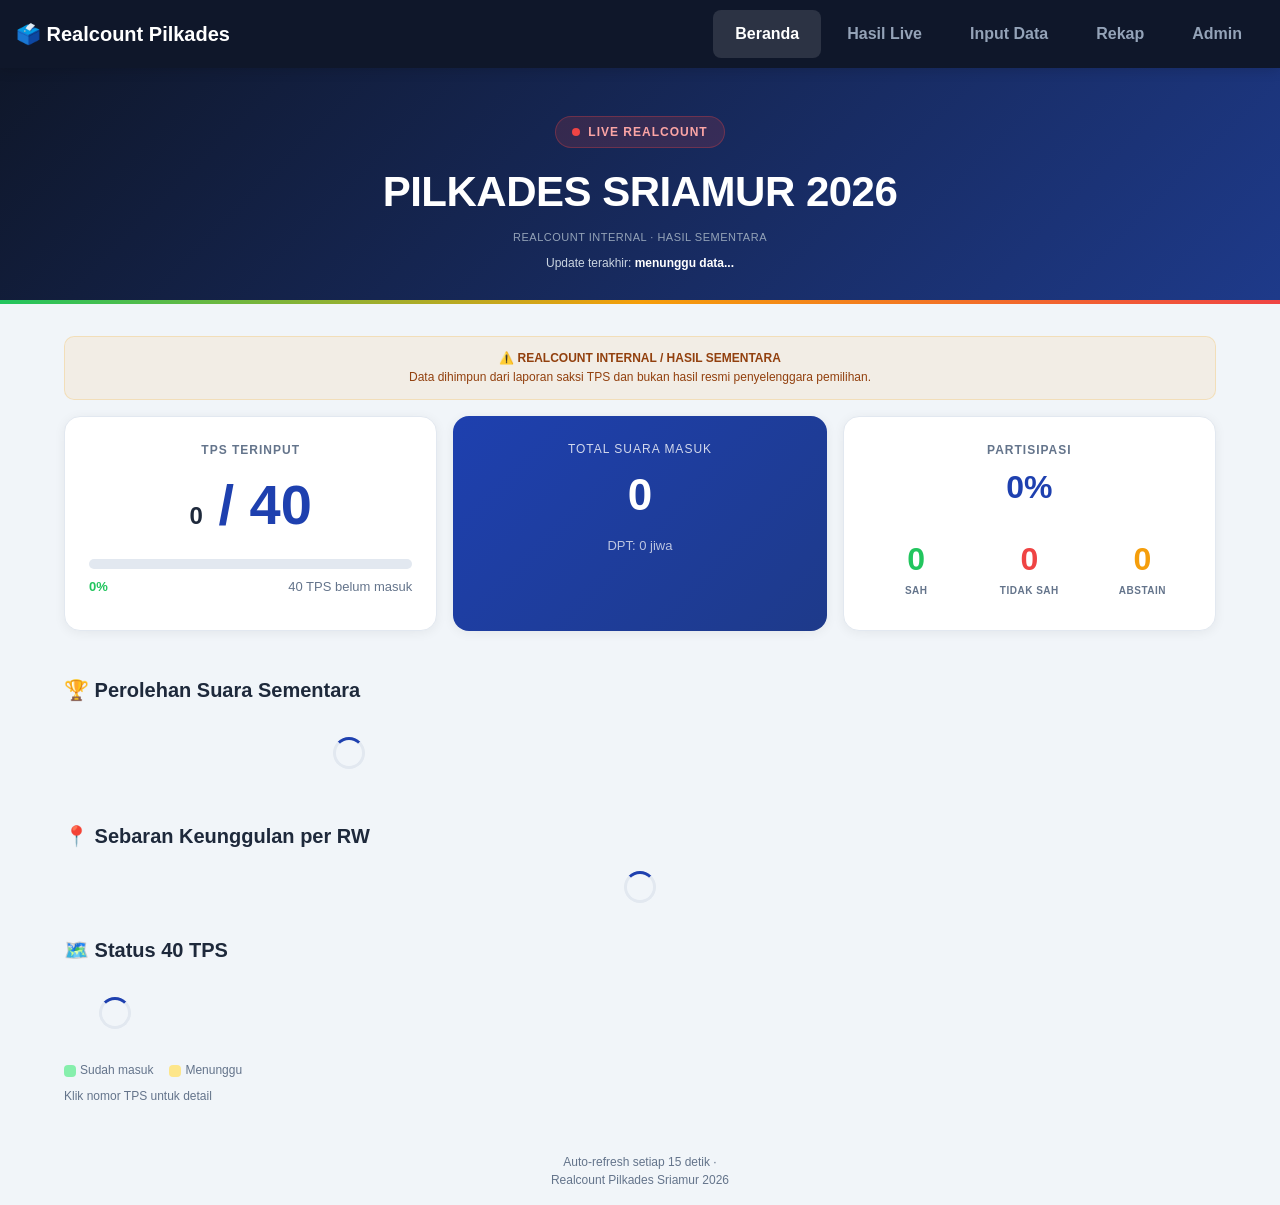
==== index.html @ 7bebb109 "Multi-column dashboard grid for wide monitors: top cards side-by-side, candidate cards in 2 columns" ====
<!DOCTYPE html>
<html lang="id">
<head>
  <meta charset="UTF-8">
  <meta name="viewport" content="width=device-width, initial-scale=1.0">
  <title>Realcount Pilkades Sriamur 2026</title>
  <link rel="stylesheet" href="src/styles/main.css?v=8">
</head>
<body>

<nav class="navbar">
  <a class="navbar-brand" href="index.html">🗳️ Realcount Pilkades</a>
  <div class="nav-links">
    <a href="index.html" class="active">Beranda</a>
    <a href="hasil.html">Hasil Live</a>
    <a href="input.html">Input Data</a>
    <a href="rekap.html">Rekap</a>
    <a href="admin.html">Admin</a>
  </div>
</nav>

<header class="cmd-header">
  <div class="live-badge"><span class="live-dot"></span> LIVE REALCOUNT</div>
  <h1 id="hero-judul">PILKADES SRIAMUR 2026</h1>
  <div class="cmd-disclaimer" id="hero-subjudul">REALCOUNT INTERNAL · HASIL SEMENTARA</div>
  <div class="cmd-update">Update terakhir: <span id="last-update">menunggu data...</span></div>
</header>

<div class="section">
  <div class="disclaimer-banner">
    <strong>⚠️ REALCOUNT INTERNAL / HASIL SEMENTARA</strong><br>
    Data dihimpun dari laporan saksi TPS dan bukan hasil resmi penyelenggara pemilihan.
  </div>

  <!-- DASHBOARD TOP ROW -->
  <div class="dashboard-top">
    <div class="card tps-card">
      <div class="label">TPS TERINPUT</div>
      <div class="big"><span id="tps-sudah">0</span> / 40</div>
      <div class="progress-bar"><div class="progress-fill" id="tps-progress-fill"></div></div>
      <div class="progress-info">
        <span class="pct" id="tps-pct">0%</span>
        <span id="tps-belum-text">40 TPS belum masuk</span>
      </div>
    </div>
    <div class="card total-card">
      <div class="label">TOTAL SUARA MASUK</div>
      <div class="big" id="total-masuk">0</div>
      <div style="font-size:13px;opacity:.7;margin-top:8px;" id="dpt-text">DPT: 0 jiwa</div>
    </div>
    <div class="card" style="text-align:center;">
      <div class="label" style="font-size:12px;font-weight:700;color:var(--muted);text-transform:uppercase;letter-spacing:1px;">PARTISIPASI</div>
      <div style="font-size:32px;font-weight:800;color:var(--primary);margin:4px 0;" id="s-partisipasi">0%</div>
      <div class="stat-row" style="margin-top:12px;margin-bottom:0;">
        <div class="stat-box green" style="border:none;padding:8px 4px;box-shadow:none;"><div class="stat-num" id="s-sah">0</div><div class="stat-label">Sah</div></div>
        <div class="stat-box red" style="border:none;padding:8px 4px;box-shadow:none;"><div class="stat-num" id="s-tidak">0</div><div class="stat-label">Tidak Sah</div></div>
        <div class="stat-box gold" style="border:none;padding:8px 4px;box-shadow:none;"><div class="stat-num" id="s-abstain">0</div><div class="stat-label">Abstain</div></div>
      </div>
    </div>
  </div>

  <!-- CANDIDATE RESULTS -->
  <div class="section-title">🏆 Perolehan Suara Sementara</div>
  <div class="candidate-grid" id="hasil-list"><div class="spinner"></div></div>

  <!-- PETA KEMENANGAN -->
  <div class="section-title">📍 Sebaran Keunggulan per RW</div>
  <div id="rw-map"><div class="spinner"></div></div>

  <!-- TPS STATUS GRID -->
  <div class="section-title">🗺️ Status 40 TPS</div>
  <div class="tps-status-grid" id="tps-grid"><div class="spinner"></div></div>
  <div class="tps-legend">
    <span><span class="dot green"></span>Sudah masuk</span>
    <span><span class="dot yellow"></span>Menunggu</span>
  </div>
  <div style="font-size:12px;color:var(--muted);margin-top:8px;">Klik nomor TPS untuk detail</div>
</div>

<!-- TPS MODAL -->
<div class="modal-overlay" id="tps-modal" onclick="closeModal()">
  <div class="modal-card" onclick="event.stopPropagation()">
    <div class="modal-header">
      <h3>TPS <span id="modal-tps-num"></span></h3>
      <button class="modal-close" onclick="closeModal()">✕</button>
    </div>
    <div id="modal-content"></div>
  </div>
</div>

<div class="update-footer">
  Auto-refresh setiap 15 detik · <span id="auto-update-time"></span><br>
  Realcount Pilkades Sriamur 2026
</div>

<script src="src/scripts/config.js?v=8"></script>
<script src="src/scripts/utils.js?v=8"></script>
<script>
  const COLORS = ['#1e40af', '#dc2626', '#16a34a', '#f59e0b'];
  let prevSuara = {};
  let isFirstLoad = true;
  let lastRekap = null;

  async function loadConfig() {
    const res = await Utils.api("get_config", {});
    if (res.ok && res.config) {
      document.getElementById("hero-judul").textContent = res.config.judul || "PILKADES SRIAMUR 2026";
      document.getElementById("hero-subjudul").textContent = res.config.subjudul || "REALCOUNT INTERNAL";
      document.title = res.config.judul || "Realcount Pilkades";
    }
  }

  async function loadRekap() {
    const res = await Utils.api("rekap", {});
    if (!res.ok) return;
    lastRekap = res.rekap;
    const r = res.rekap;

    // TPS Progress
    document.getElementById("tps-sudah").textContent = r.tps_sudah;
    const pct = r.tps_total > 0 ? Math.round((r.tps_sudah / r.tps_total) * 100) : 0;
    document.getElementById("tps-progress-fill").style.width = pct + "%";
    document.getElementById("tps-pct").textContent = pct + "%";
    document.getElementById("tps-belum-text").textContent = r.tps_belum + " TPS belum masuk";

    // Total Suara
    document.getElementById("total-masuk").textContent = Utils.formatAngka(r.total_suara_masuk);
    document.getElementById("s-sah").textContent = Utils.formatAngka(r.total_suara_sah);
    document.getElementById("s-tidak").textContent = Utils.formatAngka(r.total_suara_tidak_sah);
    document.getElementById("s-abstain").textContent = Utils.formatAngka(r.total_abstain);
    document.getElementById("s-partisipasi").textContent = r.persentase_partisipasi + "%";
    document.getElementById("dpt-text").textContent = "DPT: " + Utils.formatAngka(r.total_pemilih) + " jiwa";

    // Last update
    const updates = r.detail_tps.filter(t => t.waktu_input).map(t => new Date(t.waktu_input)).sort((a,b) => b - a);
    document.getElementById("last-update").textContent = updates.length > 0 ? Utils.formatWaktu(updates[0].toISOString()) : "menunggu data...";
    const now = new Date();
    document.getElementById("auto-update-time").textContent = Utils.formatWaktu(now.toISOString());

    // Candidate cards
    const maxSuara = Math.max(...r.calon.map(c => c.suara), 1);
    document.getElementById("hasil-list").innerHTML = r.calon.map((c, i) => {
      const pctSuara = r.total_suara_sah > 0 ? Math.round((c.suara / r.total_suara_sah) * 100) : 0;
      const isWinner = i === 0 && c.suara > 0;
      const color = COLORS[c.nomor_urut - 1] || '#888';
      const fotoHTML = c.foto
        ? `<img src="${c.foto}" class="candidate-foto" alt="${c.nama || 'Calon '+c.nomor_urut}">`
        : `<div class="candidate-foto-placeholder" style="background:${color};">${c.nomor_urut}</div>`;
      const delta = !isFirstLoad ? (c.suara - (prevSuara[c.nomor_urut] || 0)) : 0;
      const deltaHTML = delta > 0 ? `<span class="candidate-delta">▲ +${Utils.formatAngka(delta)}</span>` : '';
      return `<div class="candidate-card ${isWinner ? 'winner' : ''}">
        <div class="candidate-header">
          ${fotoHTML}
          <div class="candidate-info">
            <div class="candidate-name">${c.nama || 'Calon ' + c.nomor_urut}</div>
            <div class="candidate-rank">No. Urut ${c.nomor_urut} · Peringkat #${i + 1}</div>
            ${isWinner ? '<div class="candidate-badge">🏆 UNGGUL SEMENTARA</div>' : ''}
            ${deltaHTML}
          </div>
          <div class="candidate-votes">
            <div class="num">${Utils.formatAngka(c.suara)}</div>
            <div class="pct">${pctSuara}%</div>
          </div>
        </div>
        <div class="bar-container"><div class="bar-fill" style="width:${(c.suara / maxSuara) * 100}%;background:${color};"></div></div>
      </div>`;
    }).join("");

    // Peta Kemenangan
    renderRWMap(r);

    // TPS Status Grid
    document.getElementById("tps-grid").innerHTML = r.detail_tps.map(t => {
      const cls = t.status_input === "sudah" ? "sudah" : "belum";
      return `<div class="tps-dot ${cls}" onclick="showTPSDetail(${t.nomor_tps})">${t.nomor_tps}</div>`;
    }).join("");

    // Store previous suara for delta
    if (isFirstLoad) { isFirstLoad = false; }
    r.calon.forEach(c => { prevSuara[c.nomor_urut] = c.suara; });
  }

  function renderRWMap(r) {
    const rwEntries = Object.entries(CONFIG.RW_MAP);
    const html = rwEntries.map(([rwName, tpsList]) => {
      let calonTotals = {};
      r.calon.forEach(c => { calonTotals[c.nomor_urut] = 0; });
      let hasData = false;
      tpsList.forEach(tpsNum => {
        const tps = r.detail_tps.find(t => t.nomor_tps === tpsNum);
        if (tps && tps.status_input === "sudah") {
          hasData = true;
          r.calon.forEach(c => {
            calonTotals[c.nomor_urut] += (tps.suara_calon && tps.suara_calon[c.nomor_urut]) || 0;
          });
        }
      });
      if (!hasData) {
        return `<div class="rw-item" style="border-left-color:var(--border);">
          <div><div class="rw-name">${rwName}</div><div class="rw-no-data">menunggu data</div></div>
        </div>`;
      }
      const sorted = Object.entries(calonTotals).sort((a,b) => b[1] - a[1]);
      const winnerNum = parseInt(sorted[0][0]);
      const winner = r.calon.find(c => c.nomor_urut === winnerNum);
      const color = COLORS[winnerNum - 1] || '#888';
      return `<div class="rw-item" style="border-left-color:${color};">
        <div class="rw-dot" style="background:${color};"></div>
        <div><div class="rw-name">${rwName}</div><div class="rw-winner" style="color:${color};">${winner?.nama || 'Calon '+winnerNum}</div></div>
      </div>`;
    }).join("");
    document.getElementById("rw-map").innerHTML = html;
  }

  function showTPSDetail(nomor) {
    if (!lastRekap) return;
    const tps = lastRekap.detail_tps.find(t => t.nomor_tps === nomor);
    if (!tps) return;
    const calonList = lastRekap.calon;
    document.getElementById("modal-tps-num").textContent = nomor;
    let html = '';
    if (tps.status_input === "sudah") {
      html += `<div class="modal-row"><span class="label">Status</span><span class="val">✓ Terverifikasi</span></div>`;
      html += `<div class="modal-row"><span class="label">Suara Sah</span><span class="val">${Utils.formatAngka(tps.suara_sah)}</span></div>`;
      html += `<div class="modal-row"><span class="label">Tidak Sah</span><span class="val">${Utils.formatAngka(tps.suara_tidak_sah)}</span></div>`;
      html += `<div class="modal-row"><span class="label">Abstain</span><span class="val">${Utils.formatAngka(tps.suara_abstain)}</span></div>`;
      html += `<div class="modal-row"><span class="label">DPT</span><span class="val">${Utils.formatAngka(tps.jumlah_pemilih)} jiwa</span></div>`;
      html += `<div style="margin-top:16px;font-weight:800;font-size:14px;">Per Calon:</div>`;
      calonList.forEach(c => {
        const suara = (tps.suara_calon && tps.suara_calon[c.nomor_urut]) || 0;
        html += `<div class="modal-row"><span class="label">${c.nama || 'Calon '+c.nomor_urut}</span><span class="val">${Utils.formatAngka(suara)}</span></div>`;
      });
      html += `<div class="modal-row"><span class="label">Update</span><span class="val">${Utils.formatWaktu(tps.waktu_input)}</span></div>`;
    } else {
      html += `<div class="modal-row"><span class="label">Status</span><span class="val" style="color:var(--gold);">⏳ Menunggu Input</span></div>`;
      html += `<div class="modal-row"><span class="label">DPT</span><span class="val">${Utils.formatAngka(tps.jumlah_pemilih)} jiwa</span></div>`;
      html += `<div style="margin-top:16px;text-align:center;color:var(--muted);font-size:13px;">TPS ini belum diinput oleh operator.</div>`;
    }
    document.getElementById("modal-content").innerHTML = html;
    document.getElementById("tps-modal").classList.add("active");
  }

  function closeModal() { document.getElementById("tps-modal").classList.remove("active"); }

  loadConfig().then(() => loadRekap());
  setInterval(loadRekap, 15000);
</script>
</body>
</html>
---- src/styles/main.css ----
/* ===== ELECTION COMMAND CENTER — Premium CSS ===== */

:root {
  --bg: #f1f5f9;
  --card: #ffffff;
  --text: #1e293b;
  --muted: #64748b;
  --border: #e2e8f0;
  --primary: #1e40af;
  --primary-dark: #1e3a8a;
  --primary-light: #3b82f6;
  --accent: #ef4444;
  --green: #22c55e;
  --gold: #f59e0b;
  --nav-bg: #0f172a;
  --shadow: 0 2px 12px rgba(0,0,0,.06);
  --shadow-lg: 0 8px 32px rgba(0,0,0,.12);
  --radius: 16px;
  --radius-sm: 10px;
}

*, *::before, *::after { box-sizing: border-box; margin: 0; padding: 0; }
body { font-family: -apple-system, BlinkMacSystemFont, "Segoe UI", Roboto, sans-serif; background: var(--bg); color: var(--text); line-height: 1.5; -webkit-font-smoothing: antialiased; }
a { color: inherit; text-decoration: none; }

/* ===== NAVBAR ===== */
.navbar {
  position: sticky; top: 0; z-index: 100;
  background: var(--nav-bg);
  display: flex; align-items: center; justify-content: space-between;
  padding: 0 16px; height: 56px;
  box-shadow: 0 2px 12px rgba(0,0,0,.15);
}
.navbar-brand { color: #fff; font-weight: 800; font-size: 16px; white-space: nowrap; }
.nav-links { display: flex; gap: 4px; overflow-x: auto; scrollbar-width: none; }
.nav-links::-webkit-scrollbar { display: none; }
.nav-links a {
  color: #94a3b8; font-size: 14px; font-weight: 600; white-space: nowrap;
  padding: 8px 14px; border-radius: 8px; transition: all .2s;
  min-height: 40px; display: flex; align-items: center;
}
.nav-links a.active { color: #fff; background: rgba(255,255,255,.12); }
.nav-links a:hover { color: #fff; background: rgba(255,255,255,.08); }

/* ===== COMMAND CENTER HEADER ===== */
.cmd-header {
  background: linear-gradient(135deg, #0f172a 0%, #1e3a8a 100%);
  color: #fff; padding: 24px 20px 20px; text-align: center;
  position: relative; overflow: hidden;
}
.cmd-header::after {
  content: ""; position: absolute; bottom: 0; left: 0; right: 0; height: 4px;
  background: linear-gradient(90deg, var(--green), var(--gold), var(--accent));
}
.live-badge {
  display: inline-flex; align-items: center; gap: 8px;
  background: rgba(239,68,68,.15); border: 1px solid rgba(239,68,68,.3);
  padding: 6px 16px; border-radius: 999px; font-size: 12px; font-weight: 700;
  color: #fca5a5; letter-spacing: 1px; margin-bottom: 12px;
}
.live-dot {
  width: 8px; height: 8px; border-radius: 50%; background: var(--accent);
  animation: pulse 1.5s infinite;
}
@keyframes pulse { 0%,100% { opacity: 1; box-shadow: 0 0 0 0 rgba(239,68,68,.5); } 50% { opacity: .6; box-shadow: 0 0 0 6px rgba(239,68,68,0); } }

.cmd-header h1 { font-size: 22px; font-weight: 800; letter-spacing: -.5px; }
.cmd-disclaimer {
  font-size: 11px; color: #94a3b8; margin-top: 6px; font-weight: 500;
  letter-spacing: .5px;
}
.cmd-update {
  font-size: 12px; color: #cbd5e1; margin-top: 8px;
}
.cmd-update span { font-weight: 700; color: #fff; }

/* ===== SECTION ===== */
.section { max-width: 520px; margin: 0 auto; padding: 16px; }
.section-title {
  font-size: 16px; font-weight: 800; margin: 24px 0 12px;
  display: flex; align-items: center; gap: 8px;
}

/* ===== CARDS ===== */
.card {
  background: var(--card); border-radius: var(--radius); padding: 20px;
  box-shadow: var(--shadow); margin-bottom: 12px; border: 1px solid var(--border);
}

/* ===== TPS PROGRESS CARD ===== */
.tps-card { text-align: center; }
.tps-card .label { font-size: 12px; font-weight: 700; color: var(--muted); text-transform: uppercase; letter-spacing: 1px; }
.tps-card .big { font-size: 42px; font-weight: 800; color: var(--primary); margin: 4px 0; }
.tps-card .big span { color: var(--text); font-size: 24px; font-weight: 600; }

.progress-bar {
  height: 10px; background: var(--border); border-radius: 999px; overflow: hidden; margin: 12px 0 8px;
}
.progress-fill {
  height: 100%; border-radius: 999px;
  background: linear-gradient(90deg, var(--green), #16a34a);
  transition: width .6s ease; width: 0%;
}
.progress-info { display: flex; justify-content: space-between; font-size: 13px; color: var(--muted); }
.progress-info .pct { font-weight: 800; color: var(--green); }

/* ===== STAT GRID ===== */
.stat-row { display: grid; grid-template-columns: 1fr 1fr 1fr; gap: 8px; margin-bottom: 12px; }
.stat-box {
  background: var(--card); border-radius: var(--radius-sm); padding: 16px 8px;
  text-align: center; border: 1px solid var(--border); box-shadow: var(--shadow);
}
.stat-box .stat-label { font-size: 10px; font-weight: 700; text-transform: uppercase; letter-spacing: .5px; color: var(--muted); }
.stat-box .stat-num { font-size: 24px; font-weight: 800; margin-top: 4px; }
.stat-box.green .stat-num { color: var(--green); }
.stat-box.red .stat-num { color: var(--accent); }
.stat-box.gold .stat-num { color: var(--gold); }
.stat-box.blue .stat-num { color: var(--primary); }

.stat-grid { display: grid; grid-template-columns: 1fr 1fr 1fr 1fr; gap: 8px; margin-bottom: 12px; }
.stat-grid .stat-item { text-align: center; background: var(--card); border-radius: var(--radius-sm); padding: 12px 4px; border: 1px solid var(--border); }
.stat-grid .stat-num { font-size: 20px; font-weight: 800; }
.stat-grid .stat-label { font-size: 10px; color: var(--muted); font-weight: 600; }

/* ===== TOTAL SUARA CARD ===== */
.total-card { text-align: center; background: linear-gradient(135deg, var(--primary), var(--primary-dark)); color: #fff; border: none; }
.total-card .label { font-size: 12px; opacity: .8; text-transform: uppercase; letter-spacing: 1px; }
.total-card .big { font-size: 36px; font-weight: 800; margin: 4px 0; }

/* ===== CANDIDATE CARDS ===== */
.candidate-card {
  background: var(--card); border-radius: var(--radius); padding: 16px;
  margin-bottom: 10px; border: 1px solid var(--border); box-shadow: var(--shadow);
  transition: all .3s; position: relative;
}
.candidate-card.winner {
  border: 2px solid var(--gold); box-shadow: 0 4px 20px rgba(245,158,11,.2);
}
.candidate-header { display: flex; align-items: center; gap: 12px; }
.candidate-foto { width: 52px; height: 52px; border-radius: 50%; object-fit: cover; flex-shrink: 0; border: 2px solid var(--border); }
.candidate-foto-placeholder { width: 52px; height: 52px; border-radius: 50%; display: flex; align-items: center; justify-content: center; font-weight: 800; color: #fff; font-size: 22px; flex-shrink: 0; }
.candidate-info { flex: 1; min-width: 0; }
.candidate-name { font-size: 16px; font-weight: 700; }
.candidate-rank { font-size: 11px; color: var(--muted); font-weight: 600; margin-top: 2px; }
.candidate-badge {
  display: inline-flex; align-items: center; gap: 4px;
  background: rgba(245,158,11,.12); color: #b45309;
  font-size: 10px; font-weight: 700; padding: 3px 8px; border-radius: 6px; margin-top: 4px;
}
.candidate-delta {
  display: inline-flex; align-items: center; gap: 2px;
  font-size: 10px; font-weight: 700; color: var(--green); margin-left: 8px;
}
.candidate-votes { text-align: right; }
.candidate-votes .num { font-size: 22px; font-weight: 800; }
.candidate-votes .pct { font-size: 12px; color: var(--muted); font-weight: 600; }

.bar-container { height: 8px; background: var(--border); border-radius: 999px; overflow: hidden; margin-top: 12px; }
.bar-fill { height: 100%; border-radius: 999px; transition: width .6s ease; font-size: 0; }

/* ===== TPS STATUS GRID ===== */
.tps-status-grid { display: grid; grid-template-columns: repeat(8, 1fr); gap: 8px; }
.tps-dot {
  aspect-ratio: 1; border-radius: 10px; display: flex; align-items: center; justify-content: center;
  font-size: 13px; font-weight: 800; cursor: pointer; transition: all .2s; border: 2px solid transparent;
}
.tps-dot.sudah { background: #dcfce7; color: #15803d; border-color: #86efac; }
.tps-dot.belum { background: #fef9c3; color: #854d0e; border-color: #fde68a; }
.tps-dot:hover { transform: scale(1.1); box-shadow: var(--shadow-lg); }
.tps-legend { display: flex; gap: 16px; margin-top: 12px; font-size: 12px; color: var(--muted); }
.tps-legend .dot { display: inline-block; width: 12px; height: 12px; border-radius: 4px; margin-right: 4px; vertical-align: middle; }
.tps-legend .dot.green { background: #86efac; }
.tps-legend .dot.yellow { background: #fde68a; }

/* ===== MODAL ===== */
.modal-overlay {
  position: fixed; inset: 0; background: rgba(0,0,0,.5); z-index: 1000;
  display: none; align-items: flex-end; justify-content: center; padding: 16px;
}
.modal-overlay.active { display: flex; animation: fadeIn .2s; }
@keyframes fadeIn { from { opacity: 0; } to { opacity: 1; } }
.modal-card {
  background: #fff; border-radius: 20px 20px 0 0; width: 100%; max-width: 480px;
  padding: 24px; max-height: 85vh; overflow-y: auto; animation: slideUp .3s;
}
@keyframes slideUp { from { transform: translateY(100%); } to { transform: translateY(0); } }
.modal-header { display: flex; justify-content: space-between; align-items: center; margin-bottom: 16px; }
.modal-header h3 { font-size: 20px; font-weight: 800; }
.modal-close { background: var(--bg); border: none; width: 36px; height: 36px; border-radius: 50%; font-size: 18px; cursor: pointer; }
.modal-row { display: flex; justify-content: space-between; padding: 8px 0; border-bottom: 1px solid var(--border); font-size: 14px; }
.modal-row:last-child { border: none; }
.modal-row .label { color: var(--muted); }
.modal-row .val { font-weight: 700; }

/* ===== PETA KEMENANGAN ===== */
.rw-list { display: grid; grid-template-columns: 1fr 1fr; gap: 8px; }
.rw-item {
  background: var(--card); border-radius: var(--radius-sm); padding: 12px;
  border: 1px solid var(--border); border-left: 4px solid var(--border);
  display: flex; align-items: center; gap: 8px;
}
.rw-item .rw-name { font-size: 13px; font-weight: 700; color: var(--muted); }
.rw-item .rw-winner { font-size: 13px; font-weight: 700; }
.rw-item .rw-dot { width: 10px; height: 10px; border-radius: 50%; flex-shrink: 0; }
.rw-item .rw-no-data { font-size: 12px; color: var(--muted); font-style: italic; }

/* ===== HERO (old compat) ===== */
.hero {
  background: linear-gradient(135deg, var(--primary), var(--primary-dark));
  color: #fff; padding: 32px 20px; text-align: center;
}
.hero h1 { font-size: 20px; font-weight: 800; }
.hero p { font-size: 13px; opacity: .8; margin-top: 4px; }

/* ===== PROGRESS RING (old compat) ===== */
.progress-ring { position: relative; width: 120px; height: 120px; margin: 0 auto; }
.progress-ring svg { transform: rotate(-90deg); }
.progress-ring .bg { fill: none; stroke: var(--border); stroke-width: 8; }
.progress-ring .fg { fill: none; stroke: var(--primary); stroke-width: 8; stroke-linecap: round; transition: stroke-dashoffset .6s; }
.progress-ring-text { position: absolute; inset: 0; display: flex; align-items: center; justify-content: center; font-size: 24px; font-weight: 800; }

/* ===== FORM ===== */
.form-group { margin-bottom: 16px; }
.form-label { font-size: 13px; font-weight: 700; display: block; margin-bottom: 6px; color: var(--text); }
.form-control {
  width: 100%; padding: 12px 14px; border: 2px solid var(--border); border-radius: var(--radius-sm);
  font-size: 15px; font-family: inherit; outline: none; transition: border-color .2s; background: #fff;
}
.form-control:focus { border-color: var(--primary-light); }

/* ===== BUTTONS ===== */
.btn {
  display: inline-flex; align-items: center; justify-content: center; gap: 6px;
  padding: 12px 20px; border-radius: var(--radius-sm); font-size: 14px; font-weight: 700;
  border: none; cursor: pointer; transition: all .2s; font-family: inherit;
}
.btn-primary { background: var(--primary); color: #fff; }
.btn-primary:hover { background: var(--primary-dark); }
.btn-success { background: var(--green); color: #fff; }
.btn-outline { background: transparent; border: 2px solid var(--border); color: var(--text); }
.btn-block { width: 100%; }
.btn-sm { padding: 8px 14px; font-size: 13px; }

/* ===== BADGES ===== */
.badge { display: inline-flex; align-items: center; gap: 4px; padding: 4px 10px; border-radius: 6px; font-size: 12px; font-weight: 700; }
.badge-sudah { background: #dcfce7; color: #15803d; }
.badge-belum { background: #fef9c3; color: #854d0e; }

/* ===== MISC ===== */
.spinner { width: 32px; height: 32px; border: 3px solid var(--border); border-top-color: var(--primary); border-radius: 50%; animation: spin .8s linear infinite; margin: 20px auto; }
@keyframes spin { to { transform: rotate(360deg); } }
.disclaimer-banner {
  background: rgba(245,158,11,.08); border: 1px solid rgba(245,158,11,.2);
  border-radius: var(--radius-sm); padding: 12px 16px; margin-bottom: 16px;
  font-size: 12px; color: #92400e; line-height: 1.6; text-align: center;
}
.disclaimer-banner strong { font-weight: 800; }
.update-footer { text-align: center; font-size: 12px; color: var(--muted); padding: 16px; }

/* ===== CALON FOTO UPLOAD (admin) ===== */
.calon-foto-row { display: flex; gap: 12px; align-items: flex-start; margin-bottom: 12px; }
.calon-foto-box { width: 80px; height: 80px; border-radius: 12px; border: 2px dashed var(--border); display: flex; align-items: center; justify-content: center; overflow: hidden; cursor: pointer; flex-shrink: 0; position: relative; background: var(--bg); }
.calon-foto-box img { width: 100%; height: 100%; object-fit: cover; }
.calon-foto-box .foto-placeholder { font-size: 28px; color: var(--muted); }
.calon-foto-box input[type=file] { position: absolute; opacity: 0; width: 100%; height: 100%; cursor: pointer; }
.calon-foto-info { flex: 1; }


/* ===== DASHBOARD GRID (wide screens) ===== */
.dashboard-top {
  display: block;
}
.candidate-grid {
  display: block;
}

/* ===== RESPONSIVE ===== */
@media (min-width: 640px) {
  .section { max-width: 100%; padding: 16px 24px; }
  .cmd-header h1 { font-size: 28px; }
  .tps-status-grid { grid-template-columns: repeat(10, 1fr); }
}
@media (max-width: 380px) {
  .tps-status-grid { grid-template-columns: repeat(6, 1fr); }
  .nav-links a { padding: 6px 10px; font-size: 13px; }
  .section { padding: 12px; }
}

/* ===== TABLET (768px+) ===== */
@media (min-width: 768px) {
  .section { max-width: 100%; padding: 24px 32px; }
  .cmd-header { padding: 32px 24px 24px; }
  .cmd-header h1 { font-size: 32px; }
  .tps-card .big { font-size: 48px; }
  .tps-status-grid { grid-template-columns: repeat(10, 1fr); gap: 10px; }
  .tps-dot { font-size: 15px; }
  .stat-row .stat-num { font-size: 28px; }
  .rw-list { grid-template-columns: 1fr 1fr 1fr; }
  .navbar { height: 64px; }
  .navbar-brand { font-size: 18px; }
  .nav-links a { font-size: 15px; padding: 10px 18px; }
}

/* ===== DESKTOP (1024px+) ===== */
@media (min-width: 1024px) {
  .dashboard-top { display: grid; grid-template-columns: 1fr 1fr; gap: 12px; }
  .candidate-grid { display: grid; grid-template-columns: 1fr 1fr; gap: 12px; }
  .section { max-width: 100%; padding: 24px 48px; }
  .tps-status-grid { grid-template-columns: repeat(10, 1fr); gap: 12px; }
  .tps-dot { font-size: 16px; }
  .rw-list { grid-template-columns: repeat(4, 1fr); gap: 10px; }
  .cmd-header h1 { font-size: 36px; }
  .cmd-header { padding: 40px 32px 28px; }
  .section-title { font-size: 18px; }
  .candidate-card { padding: 20px; }
  .candidate-name { font-size: 18px; }
  .candidate-votes .num { font-size: 26px; }
}

/* ===== WIDE MONITOR (1280px+) ===== */
@media (min-width: 1280px) {
  .dashboard-top { grid-template-columns: 1fr 1fr 1fr; gap: 16px; }
  .candidate-grid { grid-template-columns: 1fr 1fr; gap: 14px; }
  .stat-row { grid-column: span 3; }
  .section { max-width: 100%; padding: 32px 64px; }
  .cmd-header { padding: 48px 40px 32px; }
  .cmd-header h1 { font-size: 42px; }
  .tps-card .big { font-size: 56px; }
  .tps-status-grid { grid-template-columns: repeat(10, 1fr); gap: 14px; }
  .tps-dot { font-size: 18px; border-radius: 12px; }
  .rw-list { grid-template-columns: repeat(6, 1fr); gap: 12px; }
  .stat-row { gap: 16px; }
  .stat-row .stat-num { font-size: 32px; }
  .stat-row .stat-box { padding: 20px 12px; }
  .candidate-card { padding: 24px; }
  .candidate-name { font-size: 20px; }
  .candidate-votes .num { font-size: 30px; }
  .candidate-foto, .candidate-foto-placeholder { width: 64px; height: 64px; font-size: 26px; }
  .navbar { height: 68px; }
  .navbar-brand { font-size: 20px; }
  .nav-links a { font-size: 16px; padding: 12px 22px; }
  .section-title { font-size: 20px; margin-top: 32px; }
  .card { padding: 24px; }
  .total-card .big { font-size: 44px; }
}

/* ===== ULTRA WIDE (1536px+) ===== */
@media (min-width: 1536px) {
  .section { max-width: 100%; padding: 40px 80px; }
  .cmd-header h1 { font-size: 48px; }
  .tps-card .big { font-size: 64px; }
  .rw-list { grid-template-columns: repeat(6, 1fr); gap: 14px; }
}
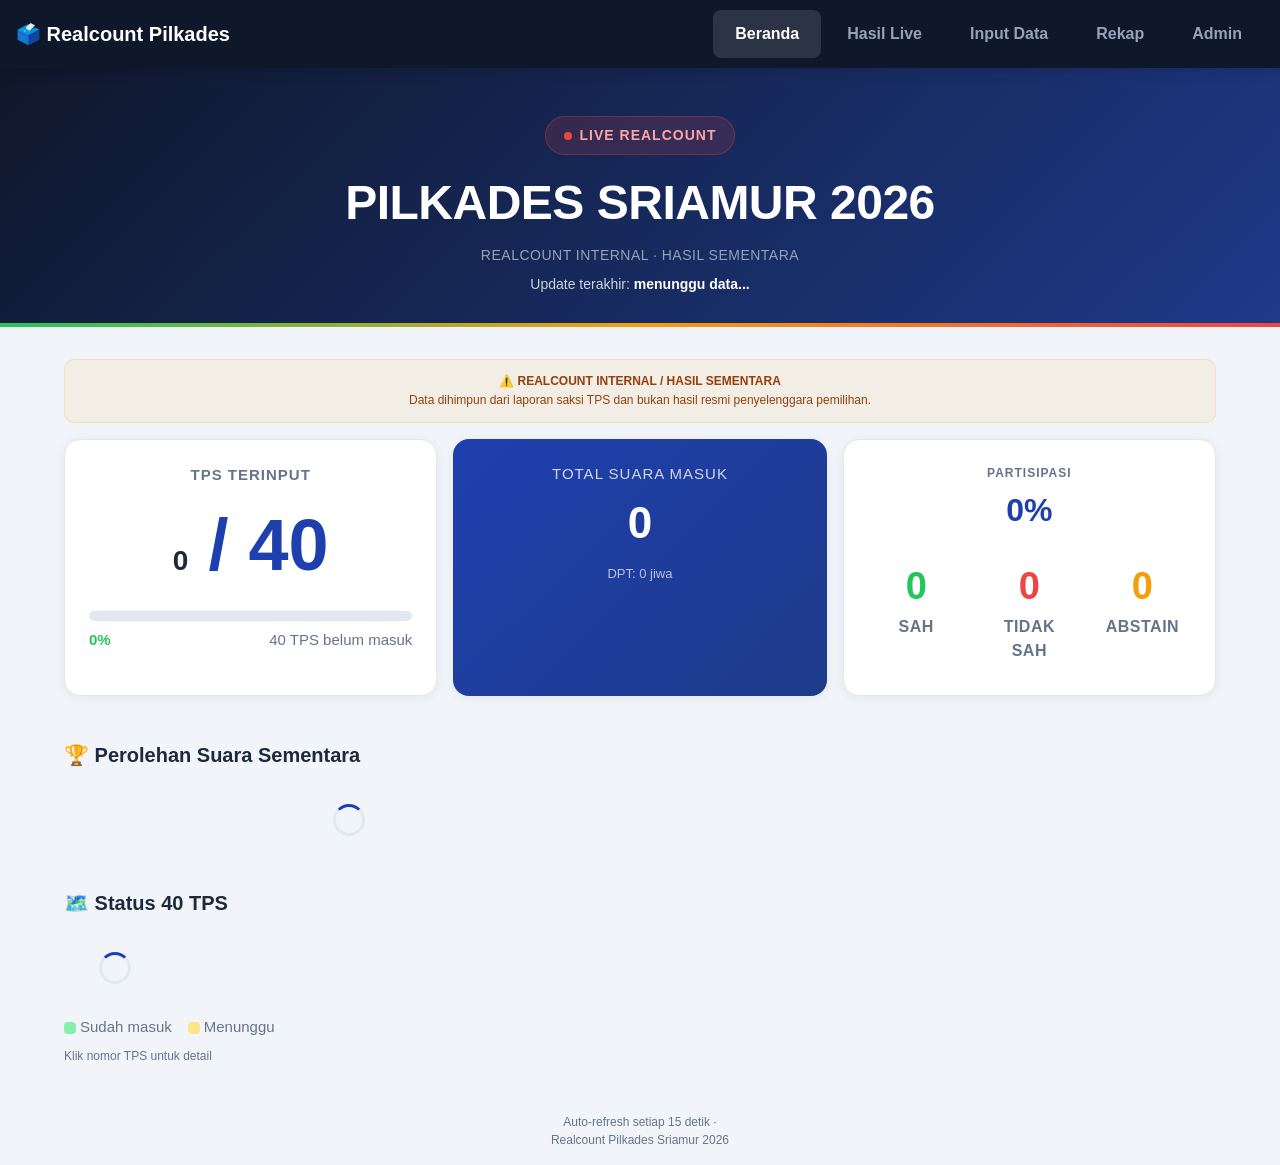
==== commit a59788ef: "Remove RW map, increase all font sizes, enlarge candidate photos to 90px+" ====
--- a/index.html
+++ b/index.html
@@ -4,7 +4,7 @@
   <meta charset="UTF-8">
   <meta name="viewport" content="width=device-width, initial-scale=1.0">
   <title>Realcount Pilkades Sriamur 2026</title>
-  <link rel="stylesheet" href="src/styles/main.css?v=8">
+  <link rel="stylesheet" href="src/styles/main.css?v=9">
 </head>
 <body>
 
@@ -63,10 +63,6 @@
   <div class="section-title">🏆 Perolehan Suara Sementara</div>
   <div class="candidate-grid" id="hasil-list"><div class="spinner"></div></div>
 
-  <!-- PETA KEMENANGAN -->
-  <div class="section-title">📍 Sebaran Keunggulan per RW</div>
-  <div id="rw-map"><div class="spinner"></div></div>
-
   <!-- TPS STATUS GRID -->
   <div class="section-title">🗺️ Status 40 TPS</div>
   <div class="tps-status-grid" id="tps-grid"><div class="spinner"></div></div>
@@ -93,8 +89,8 @@
   Realcount Pilkades Sriamur 2026
 </div>
 
-<script src="src/scripts/config.js?v=8"></script>
-<script src="src/scripts/utils.js?v=8"></script>
+<script src="src/scripts/config.js?v=9"></script>
+<script src="src/scripts/utils.js?v=9"></script>
 <script>
   const COLORS = ['#1e40af', '#dc2626', '#16a34a', '#f59e0b'];
   let prevSuara = {};
--- a/src/styles/main.css
+++ b/src/styles/main.css
@@ -31,11 +31,11 @@
   padding: 0 16px; height: 56px;
   box-shadow: 0 2px 12px rgba(0,0,0,.15);
 }
-.navbar-brand { color: #fff; font-weight: 800; font-size: 16px; white-space: nowrap; }
+.navbar-brand { color: #fff; font-weight: 800; font-size: 19px; white-space: nowrap; }
 .nav-links { display: flex; gap: 4px; overflow-x: auto; scrollbar-width: none; }
 .nav-links::-webkit-scrollbar { display: none; }
 .nav-links a {
-  color: #94a3b8; font-size: 14px; font-weight: 600; white-space: nowrap;
+  color: #94a3b8; font-size: 16px; font-weight: 600; white-space: nowrap;
   padding: 8px 14px; border-radius: 8px; transition: all .2s;
   min-height: 40px; display: flex; align-items: center;
 }
@@ -55,7 +55,7 @@
 .live-badge {
   display: inline-flex; align-items: center; gap: 8px;
   background: rgba(239,68,68,.15); border: 1px solid rgba(239,68,68,.3);
-  padding: 6px 16px; border-radius: 999px; font-size: 12px; font-weight: 700;
+  padding: 8px 18px; border-radius: 999px; font-size: 14px; font-weight: 700;
   color: #fca5a5; letter-spacing: 1px; margin-bottom: 12px;
 }
 .live-dot {
@@ -64,20 +64,20 @@
 }
 @keyframes pulse { 0%,100% { opacity: 1; box-shadow: 0 0 0 0 rgba(239,68,68,.5); } 50% { opacity: .6; box-shadow: 0 0 0 6px rgba(239,68,68,0); } }
 
-.cmd-header h1 { font-size: 22px; font-weight: 800; letter-spacing: -.5px; }
+.cmd-header h1 { font-size: 26px; font-weight: 800; letter-spacing: -.5px; }
 .cmd-disclaimer {
-  font-size: 11px; color: #94a3b8; margin-top: 6px; font-weight: 500;
+  font-size: 14px; color: #94a3b8; margin-top: 6px; font-weight: 500;
   letter-spacing: .5px;
 }
 .cmd-update {
-  font-size: 12px; color: #cbd5e1; margin-top: 8px;
+  font-size: 14px; color: #cbd5e1; margin-top: 8px;
 }
 .cmd-update span { font-weight: 700; color: #fff; }
 
 /* ===== SECTION ===== */
 .section { max-width: 520px; margin: 0 auto; padding: 16px; }
 .section-title {
-  font-size: 16px; font-weight: 800; margin: 24px 0 12px;
+  font-size: 20px; font-weight: 800; margin: 28px 0 14px;
   display: flex; align-items: center; gap: 8px;
 }
 
@@ -89,9 +89,9 @@
 
 /* ===== TPS PROGRESS CARD ===== */
 .tps-card { text-align: center; }
-.tps-card .label { font-size: 12px; font-weight: 700; color: var(--muted); text-transform: uppercase; letter-spacing: 1px; }
-.tps-card .big { font-size: 42px; font-weight: 800; color: var(--primary); margin: 4px 0; }
-.tps-card .big span { color: var(--text); font-size: 24px; font-weight: 600; }
+.tps-card .label { font-size: 15px; font-weight: 700; color: var(--muted); text-transform: uppercase; letter-spacing: 1px; }
+.tps-card .big { font-size: 52px; font-weight: 800; color: var(--primary); margin: 4px 0; }
+.tps-card .big span { color: var(--text); font-size: 28px; font-weight: 600; }
 
 .progress-bar {
   height: 10px; background: var(--border); border-radius: 999px; overflow: hidden; margin: 12px 0 8px;
@@ -101,7 +101,7 @@
   background: linear-gradient(90deg, var(--green), #16a34a);
   transition: width .6s ease; width: 0%;
 }
-.progress-info { display: flex; justify-content: space-between; font-size: 13px; color: var(--muted); }
+.progress-info { display: flex; justify-content: space-between; font-size: 15px; color: var(--muted); }
 .progress-info .pct { font-weight: 800; color: var(--green); }
 
 /* ===== STAT GRID ===== */
@@ -110,8 +110,8 @@
   background: var(--card); border-radius: var(--radius-sm); padding: 16px 8px;
   text-align: center; border: 1px solid var(--border); box-shadow: var(--shadow);
 }
-.stat-box .stat-label { font-size: 10px; font-weight: 700; text-transform: uppercase; letter-spacing: .5px; color: var(--muted); }
-.stat-box .stat-num { font-size: 24px; font-weight: 800; margin-top: 4px; }
+.stat-box .stat-label { font-size: 16px; font-weight: 700; text-transform: uppercase; letter-spacing: .5px; color: var(--muted); }
+.stat-box .stat-num { font-size: 30px; font-weight: 800; margin-top: 4px; }
 .stat-box.green .stat-num { color: var(--green); }
 .stat-box.red .stat-num { color: var(--accent); }
 .stat-box.gold .stat-num { color: var(--gold); }
@@ -124,36 +124,36 @@
 
 /* ===== TOTAL SUARA CARD ===== */
 .total-card { text-align: center; background: linear-gradient(135deg, var(--primary), var(--primary-dark)); color: #fff; border: none; }
-.total-card .label { font-size: 12px; opacity: .8; text-transform: uppercase; letter-spacing: 1px; }
-.total-card .big { font-size: 36px; font-weight: 800; margin: 4px 0; }
+.total-card .label { font-size: 15px; opacity: .8; text-transform: uppercase; letter-spacing: 1px; }
+.total-card .big { font-size: 46px; font-weight: 800; margin: 4px 0; }
 
 /* ===== CANDIDATE CARDS ===== */
-.candidate-card {
-  background: var(--card); border-radius: var(--radius); padding: 16px;
-  margin-bottom: 10px; border: 1px solid var(--border); box-shadow: var(--shadow);
+.candidate-card { align-items: center;
+  background: var(--card); border-radius: var(--radius); padding: 20px;
+  margin-bottom: 12px; border: 1px solid var(--border); box-shadow: var(--shadow);
   transition: all .3s; position: relative;
 }
 .candidate-card.winner {
   border: 2px solid var(--gold); box-shadow: 0 4px 20px rgba(245,158,11,.2);
 }
 .candidate-header { display: flex; align-items: center; gap: 12px; }
-.candidate-foto { width: 52px; height: 52px; border-radius: 50%; object-fit: cover; flex-shrink: 0; border: 2px solid var(--border); }
-.candidate-foto-placeholder { width: 52px; height: 52px; border-radius: 50%; display: flex; align-items: center; justify-content: center; font-weight: 800; color: #fff; font-size: 22px; flex-shrink: 0; }
+.candidate-foto { width: 90px; height: 90px; border-radius: 50%; object-fit: cover; flex-shrink: 0; border: 3px solid var(--border); }
+.candidate-foto-placeholder { width: 90px; height: 90px; border-radius: 50%; display: flex; align-items: center; justify-content: center; font-weight: 800; color: #fff; font-size: 32px; flex-shrink: 0; }
 .candidate-info { flex: 1; min-width: 0; }
-.candidate-name { font-size: 16px; font-weight: 700; }
-.candidate-rank { font-size: 11px; color: var(--muted); font-weight: 600; margin-top: 2px; }
+.candidate-name { font-size: 20px; font-weight: 700; }
+.candidate-rank { font-size: 14px; color: var(--muted); font-weight: 600; margin-top: 2px; }
 .candidate-badge {
   display: inline-flex; align-items: center; gap: 4px;
   background: rgba(245,158,11,.12); color: #b45309;
-  font-size: 10px; font-weight: 700; padding: 3px 8px; border-radius: 6px; margin-top: 4px;
+  font-size: 16px; font-weight: 700; padding: 4px 10px; border-radius: 6px; margin-top: 4px;
 }
 .candidate-delta {
   display: inline-flex; align-items: center; gap: 2px;
-  font-size: 10px; font-weight: 700; color: var(--green); margin-left: 8px;
+  font-size: 14px; font-weight: 700; color: var(--green); margin-left: 8px;
 }
 .candidate-votes { text-align: right; }
-.candidate-votes .num { font-size: 22px; font-weight: 800; }
-.candidate-votes .pct { font-size: 12px; color: var(--muted); font-weight: 600; }
+.candidate-votes .num { font-size: 28px; font-weight: 800; }
+.candidate-votes .pct { font-size: 15px; color: var(--muted); font-weight: 600; }
 
 .bar-container { height: 8px; background: var(--border); border-radius: 999px; overflow: hidden; margin-top: 12px; }
 .bar-fill { height: 100%; border-radius: 999px; transition: width .6s ease; font-size: 0; }
@@ -167,7 +167,7 @@
 .tps-dot.sudah { background: #dcfce7; color: #15803d; border-color: #86efac; }
 .tps-dot.belum { background: #fef9c3; color: #854d0e; border-color: #fde68a; }
 .tps-dot:hover { transform: scale(1.1); box-shadow: var(--shadow-lg); }
-.tps-legend { display: flex; gap: 16px; margin-top: 12px; font-size: 12px; color: var(--muted); }
+.tps-legend { display: flex; gap: 16px; margin-top: 12px; font-size: 15px; color: var(--muted); }
 .tps-legend .dot { display: inline-block; width: 12px; height: 12px; border-radius: 4px; margin-right: 4px; vertical-align: middle; }
 .tps-legend .dot.green { background: #86efac; }
 .tps-legend .dot.yellow { background: #fde68a; }
@@ -185,9 +185,9 @@
 }
 @keyframes slideUp { from { transform: translateY(100%); } to { transform: translateY(0); } }
 .modal-header { display: flex; justify-content: space-between; align-items: center; margin-bottom: 16px; }
-.modal-header h3 { font-size: 20px; font-weight: 800; }
+.modal-header h3 { font-size: 24px; font-weight: 800; }
 .modal-close { background: var(--bg); border: none; width: 36px; height: 36px; border-radius: 50%; font-size: 18px; cursor: pointer; }
-.modal-row { display: flex; justify-content: space-between; padding: 8px 0; border-bottom: 1px solid var(--border); font-size: 14px; }
+.modal-row { display: flex; justify-content: space-between; padding: 8px 0; border-bottom: 1px solid var(--border); font-size: 16px; }
 .modal-row:last-child { border: none; }
 .modal-row .label { color: var(--muted); }
 .modal-row .val { font-weight: 700; }
@@ -199,8 +199,8 @@
   border: 1px solid var(--border); border-left: 4px solid var(--border);
   display: flex; align-items: center; gap: 8px;
 }
-.rw-item .rw-name { font-size: 13px; font-weight: 700; color: var(--muted); }
-.rw-item .rw-winner { font-size: 13px; font-weight: 700; }
+.rw-item .rw-name { font-size: 16px; font-weight: 700; color: var(--muted); }
+.rw-item .rw-winner { font-size: 16px; font-weight: 700; }
 .rw-item .rw-dot { width: 10px; height: 10px; border-radius: 50%; flex-shrink: 0; }
 .rw-item .rw-no-data { font-size: 12px; color: var(--muted); font-style: italic; }
 
@@ -209,29 +209,29 @@
   background: linear-gradient(135deg, var(--primary), var(--primary-dark));
   color: #fff; padding: 32px 20px; text-align: center;
 }
-.hero h1 { font-size: 20px; font-weight: 800; }
-.hero p { font-size: 13px; opacity: .8; margin-top: 4px; }
+.hero h1 { font-size: 24px; font-weight: 800; }
+.hero p { font-size: 16px; opacity: .8; margin-top: 4px; }
 
 /* ===== PROGRESS RING (old compat) ===== */
 .progress-ring { position: relative; width: 120px; height: 120px; margin: 0 auto; }
 .progress-ring svg { transform: rotate(-90deg); }
 .progress-ring .bg { fill: none; stroke: var(--border); stroke-width: 8; }
 .progress-ring .fg { fill: none; stroke: var(--primary); stroke-width: 8; stroke-linecap: round; transition: stroke-dashoffset .6s; }
-.progress-ring-text { position: absolute; inset: 0; display: flex; align-items: center; justify-content: center; font-size: 24px; font-weight: 800; }
+.progress-ring-text { position: absolute; inset: 0; display: flex; align-items: center; justify-content: center; font-size: 28px; font-weight: 800; }
 
 /* ===== FORM ===== */
 .form-group { margin-bottom: 16px; }
-.form-label { font-size: 13px; font-weight: 700; display: block; margin-bottom: 6px; color: var(--text); }
+.form-label { font-size: 16px; font-weight: 700; display: block; margin-bottom: 6px; color: var(--text); }
 .form-control {
   width: 100%; padding: 12px 14px; border: 2px solid var(--border); border-radius: var(--radius-sm);
-  font-size: 15px; font-family: inherit; outline: none; transition: border-color .2s; background: #fff;
+  font-size: 17px; font-family: inherit; outline: none; transition: border-color .2s; background: #fff;
 }
 .form-control:focus { border-color: var(--primary-light); }
 
 /* ===== BUTTONS ===== */
 .btn {
   display: inline-flex; align-items: center; justify-content: center; gap: 6px;
-  padding: 12px 20px; border-radius: var(--radius-sm); font-size: 14px; font-weight: 700;
+  padding: 12px 20px; border-radius: var(--radius-sm); font-size: 16px; font-weight: 700;
   border: none; cursor: pointer; transition: all .2s; font-family: inherit;
 }
 .btn-primary { background: var(--primary); color: #fff; }
@@ -239,7 +239,7 @@
 .btn-success { background: var(--green); color: #fff; }
 .btn-outline { background: transparent; border: 2px solid var(--border); color: var(--text); }
 .btn-block { width: 100%; }
-.btn-sm { padding: 8px 14px; font-size: 13px; }
+.btn-sm { padding: 10px 16px; font-size: 15px; }
 
 /* ===== BADGES ===== */
 .badge { display: inline-flex; align-items: center; gap: 4px; padding: 4px 10px; border-radius: 6px; font-size: 12px; font-weight: 700; }
@@ -277,7 +277,7 @@
 /* ===== RESPONSIVE ===== */
 @media (min-width: 640px) {
   .section { max-width: 100%; padding: 16px 24px; }
-  .cmd-header h1 { font-size: 28px; }
+  .cmd-header h1 { font-size: 48px; }
   .tps-status-grid { grid-template-columns: repeat(10, 1fr); }
 }
 @media (max-width: 380px) {
@@ -290,11 +290,11 @@
 @media (min-width: 768px) {
   .section { max-width: 100%; padding: 24px 32px; }
   .cmd-header { padding: 32px 24px 24px; }
-  .cmd-header h1 { font-size: 32px; }
-  .tps-card .big { font-size: 48px; }
+  .cmd-header h1 { font-size: 48px; }
+  .tps-card .big { font-size: 58px; }
   .tps-status-grid { grid-template-columns: repeat(10, 1fr); gap: 10px; }
-  .tps-dot { font-size: 15px; }
-  .stat-row .stat-num { font-size: 28px; }
+  .tps-dot { font-size: 18px; }
+  .stat-row .stat-num { font-size: 34px; }
   .rw-list { grid-template-columns: 1fr 1fr 1fr; }
   .navbar { height: 64px; }
   .navbar-brand { font-size: 18px; }
@@ -307,14 +307,14 @@
   .candidate-grid { display: grid; grid-template-columns: 1fr 1fr; gap: 12px; }
   .section { max-width: 100%; padding: 24px 48px; }
   .tps-status-grid { grid-template-columns: repeat(10, 1fr); gap: 12px; }
-  .tps-dot { font-size: 16px; }
+  .tps-dot { font-size: 20px; }
   .rw-list { grid-template-columns: repeat(4, 1fr); gap: 10px; }
-  .cmd-header h1 { font-size: 36px; }
+  .cmd-header h1 { font-size: 48px; }
   .cmd-header { padding: 40px 32px 28px; }
   .section-title { font-size: 18px; }
-  .candidate-card { padding: 20px; }
-  .candidate-name { font-size: 18px; }
-  .candidate-votes .num { font-size: 26px; }
+  .candidate-card { align-items: center; padding: 20px; }
+  .candidate-name { font-size: 22px; }
+  .candidate-votes .num { font-size: 32px; }
 }
 
 /* ===== WIDE MONITOR (1280px+) ===== */
@@ -324,18 +324,18 @@
   .stat-row { grid-column: span 3; }
   .section { max-width: 100%; padding: 32px 64px; }
   .cmd-header { padding: 48px 40px 32px; }
-  .cmd-header h1 { font-size: 42px; }
-  .tps-card .big { font-size: 56px; }
+  .cmd-header h1 { font-size: 48px; }
+  .tps-card .big { font-size: 72px; }
   .tps-status-grid { grid-template-columns: repeat(10, 1fr); gap: 14px; }
   .tps-dot { font-size: 18px; border-radius: 12px; }
   .rw-list { grid-template-columns: repeat(6, 1fr); gap: 12px; }
   .stat-row { gap: 16px; }
-  .stat-row .stat-num { font-size: 32px; }
+  .stat-row .stat-num { font-size: 38px; }
   .stat-row .stat-box { padding: 20px 12px; }
-  .candidate-card { padding: 24px; }
-  .candidate-name { font-size: 20px; }
-  .candidate-votes .num { font-size: 30px; }
-  .candidate-foto, .candidate-foto-placeholder { width: 64px; height: 64px; font-size: 26px; }
+  .candidate-card { align-items: center; padding: 24px; }
+  .candidate-name { font-size: 24px; }
+  .candidate-votes .num { font-size: 36px; }
+  .candidate-foto, .candidate-foto-placeholder { width: 110px; height: 110px; font-size: 40px; }
   .navbar { height: 68px; }
   .navbar-brand { font-size: 20px; }
   .nav-links a { font-size: 16px; padding: 12px 22px; }
@@ -348,6 +348,6 @@
 @media (min-width: 1536px) {
   .section { max-width: 100%; padding: 40px 80px; }
   .cmd-header h1 { font-size: 48px; }
-  .tps-card .big { font-size: 64px; }
+  .tps-card .big { font-size: 72px; }
   .rw-list { grid-template-columns: repeat(6, 1fr); gap: 14px; }
 }
